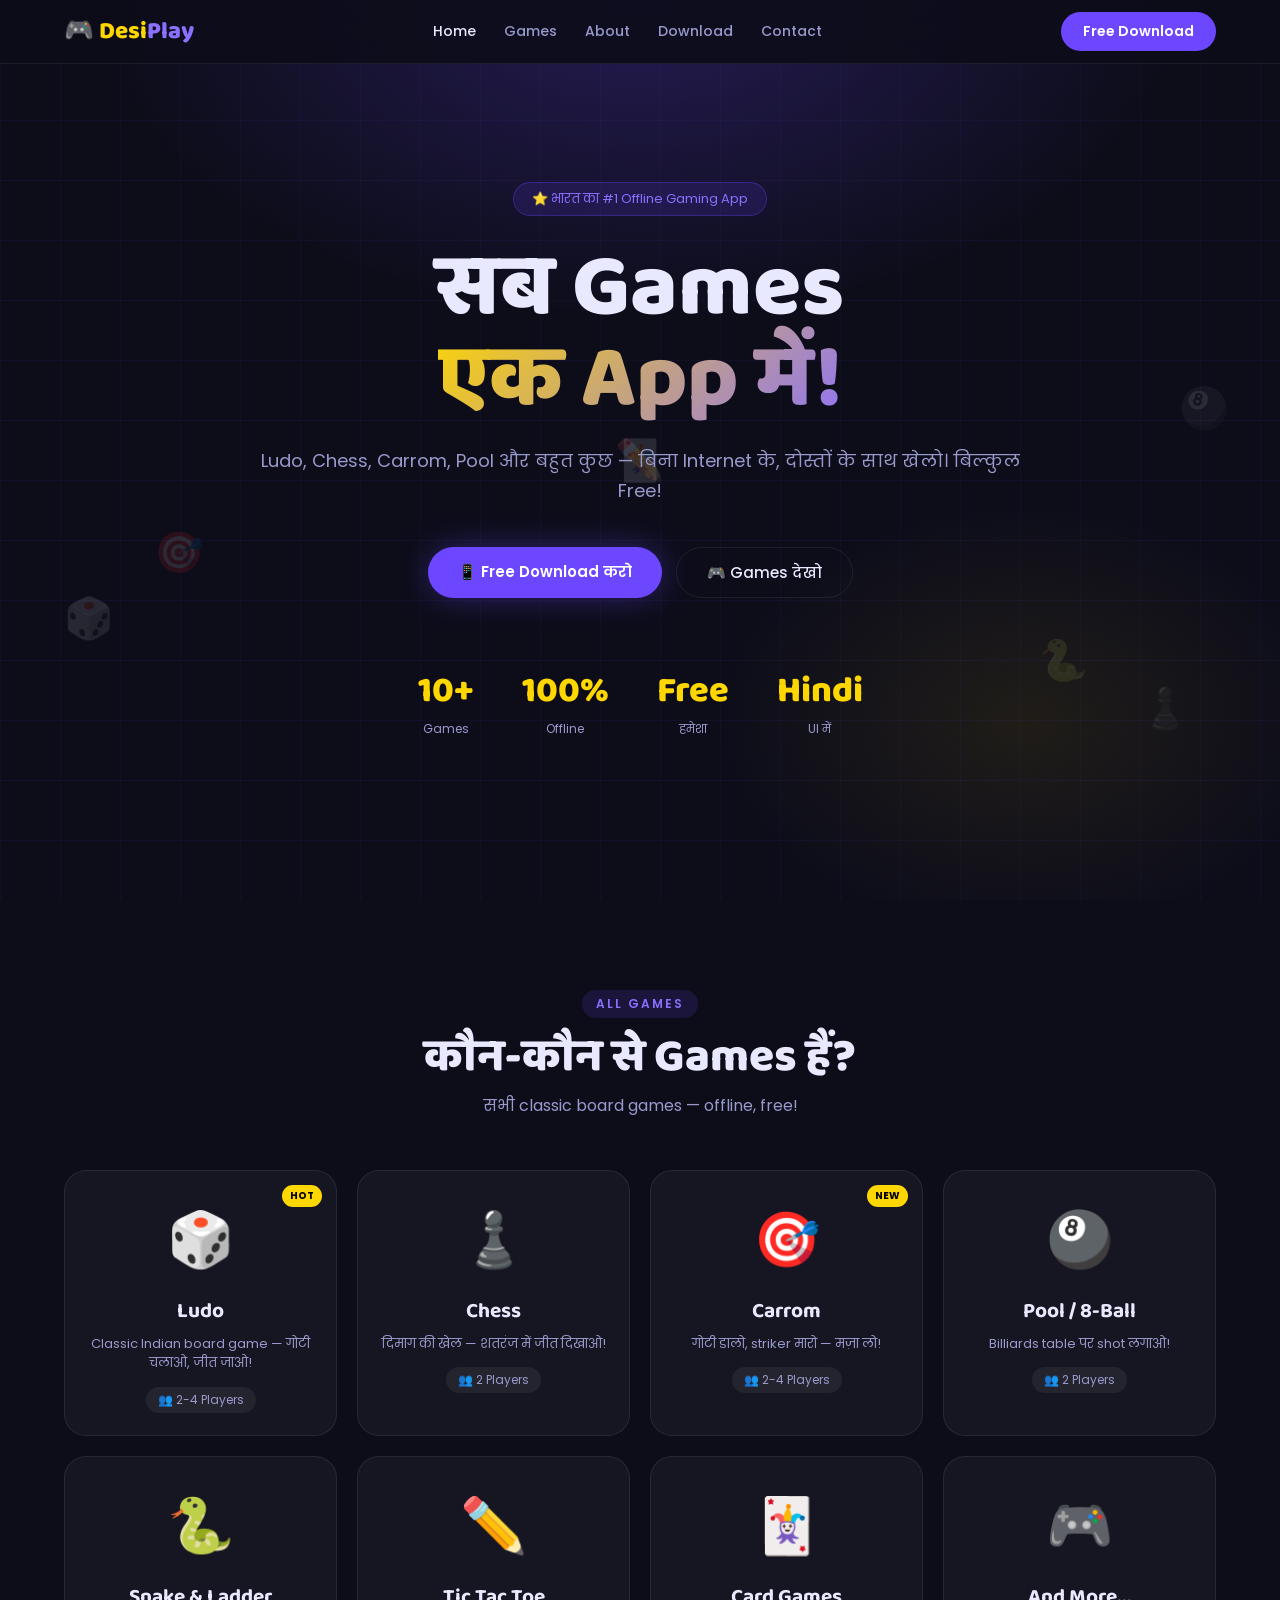
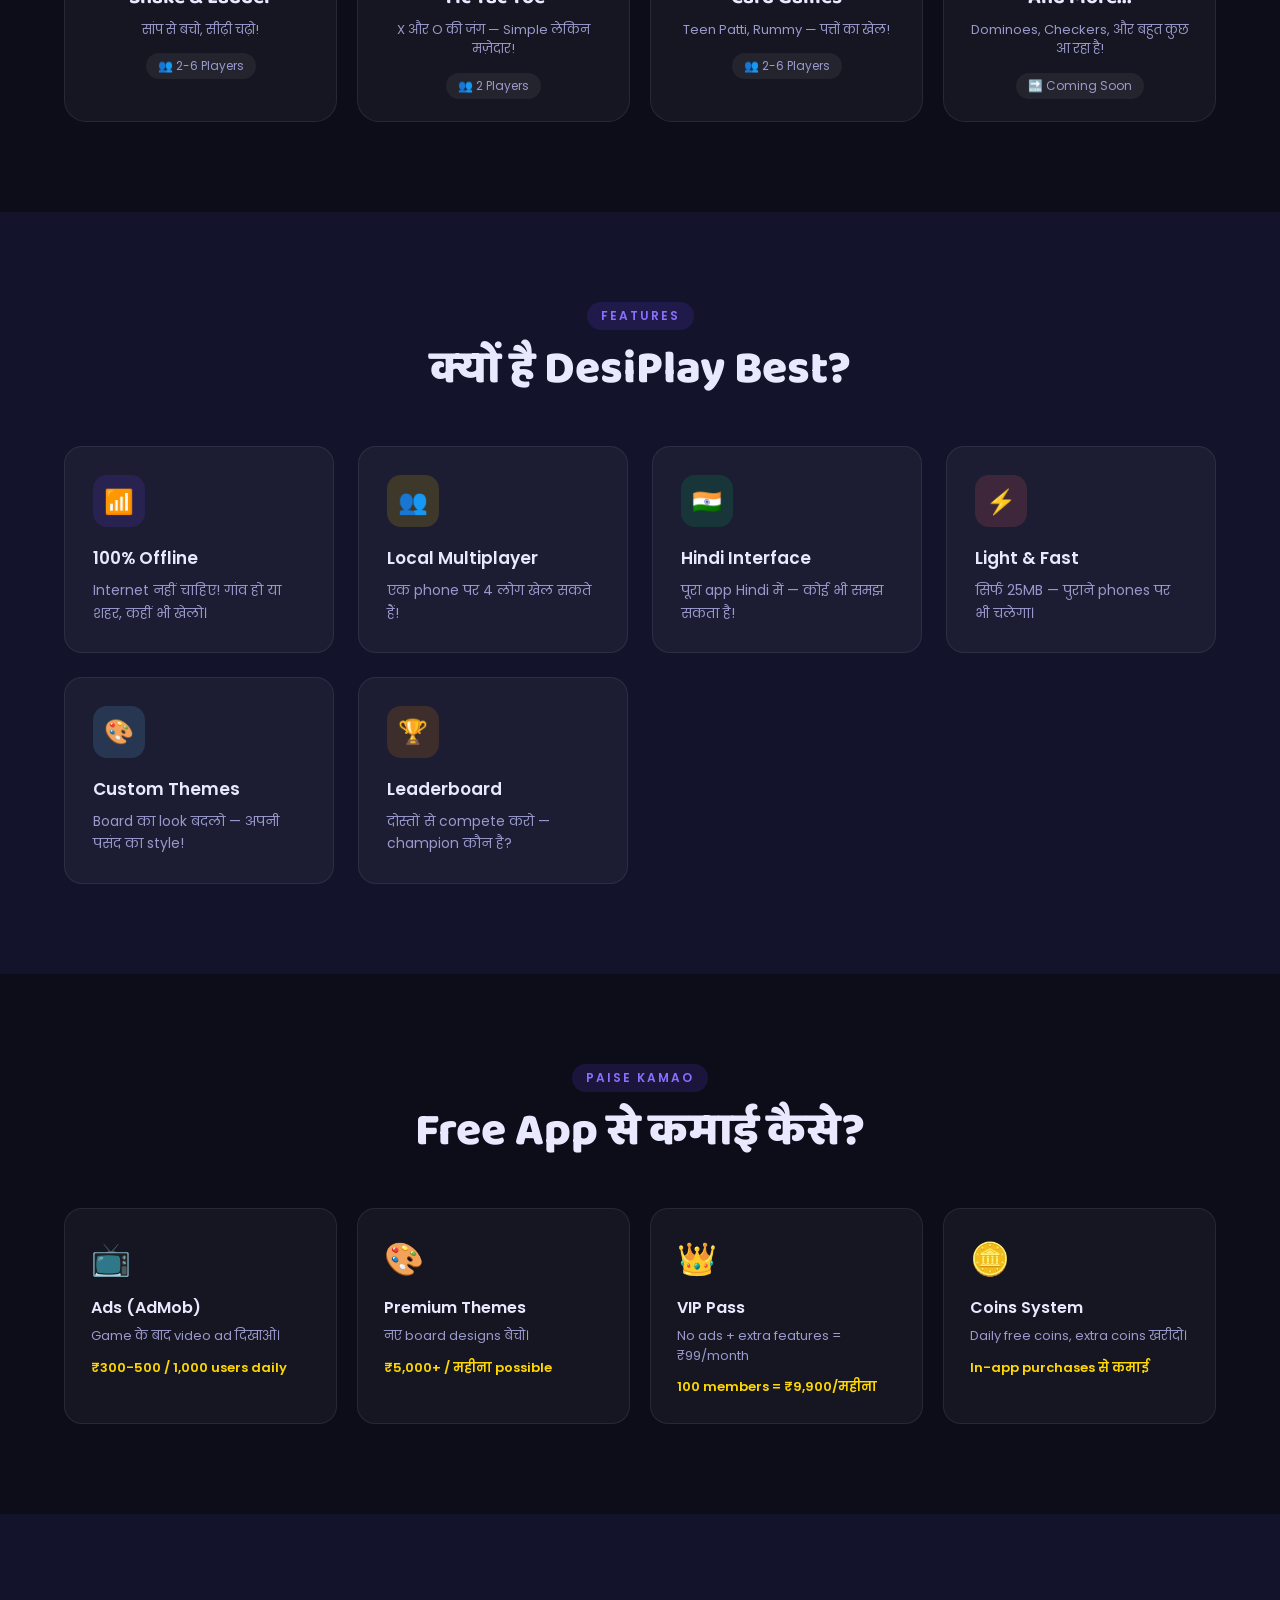
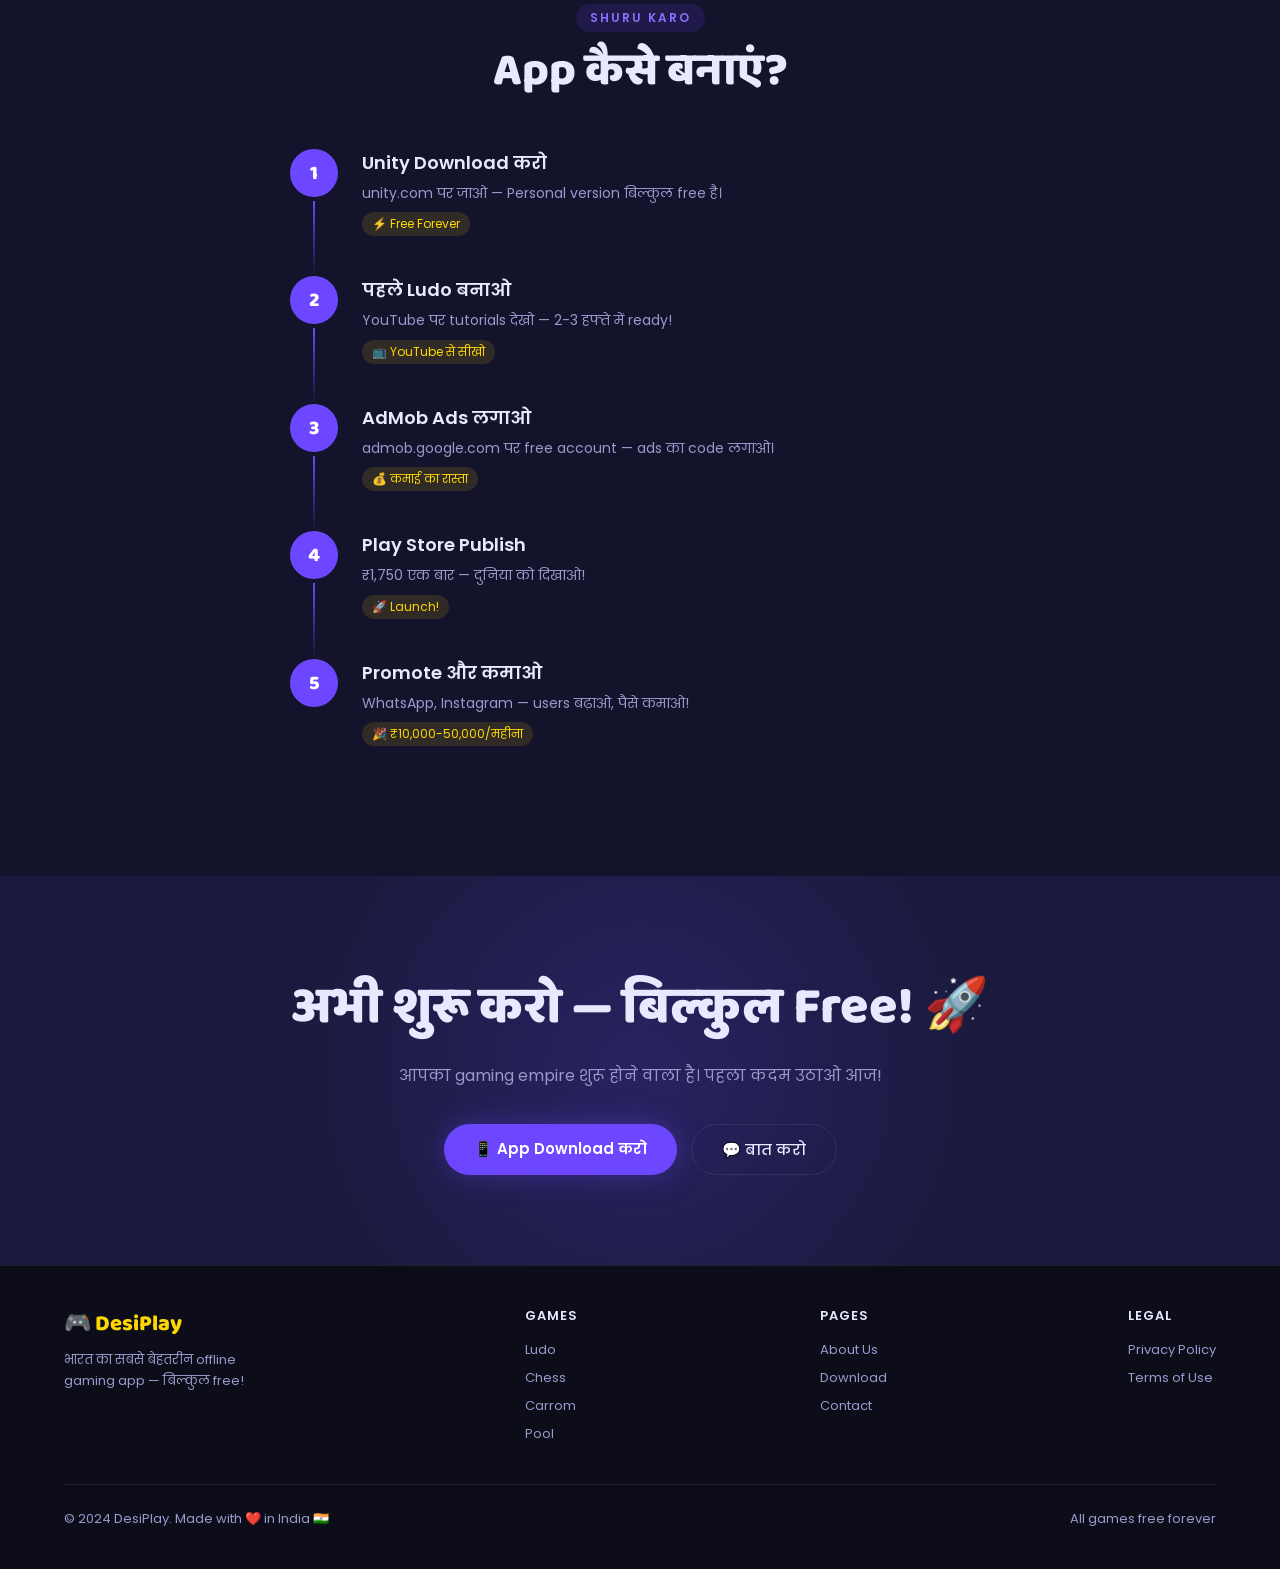
==== index.html @ 0d6ef555 "Add files via upload" ====
<!DOCTYPE html>
<html lang="hi">
<head>
<meta charset="UTF-8">
<meta name="viewport" content="width=device-width,initial-scale=1.0">
<title>DesiPlay — भारत का Gaming Hub</title>
<link rel="stylesheet" href="style.css">
<style>
.hero { min-height:100vh; display:flex; align-items:center; justify-content:center; text-align:center; padding:80px 5% 60px; position:relative; overflow:hidden; }
.hero-bg { position:absolute; inset:0; background:radial-gradient(ellipse 60% 50% at 50% 0%,rgba(108,71,255,0.25) 0%,transparent 70%),radial-gradient(ellipse 40% 40% at 80% 80%,rgba(255,215,0,0.08) 0%,transparent 60%); }
.grid-bg { position:absolute; inset:0; background-image:linear-gradient(rgba(108,71,255,0.06) 1px,transparent 1px),linear-gradient(90deg,rgba(108,71,255,0.06) 1px,transparent 1px); background-size:60px 60px; }
.hero-content { position:relative; z-index:2; max-width:800px; }
.hero-badge { display:inline-flex; align-items:center; gap:8px; background:rgba(108,71,255,0.15); border:1px solid rgba(108,71,255,0.3); border-radius:100px; padding:6px 18px; margin-bottom:28px; font-size:13px; color:var(--purple2); animation:fadeUp 0.6s ease both; }
.hero-title { font-family:'Baloo 2',cursive; font-size:clamp(44px,9vw,88px); font-weight:800; line-height:1.03; margin-bottom:20px; animation:fadeUp 0.7s ease 0.1s both; }
.hero-title .hl { background:linear-gradient(135deg,var(--gold),var(--purple2)); -webkit-background-clip:text; -webkit-text-fill-color:transparent; }
.hero-sub { font-size:clamp(15px,2.5vw,18px); color:var(--text2); line-height:1.7; margin-bottom:40px; animation:fadeUp 0.7s ease 0.2s both; }
.hero-btns { display:flex; gap:14px; justify-content:center; flex-wrap:wrap; animation:fadeUp 0.7s ease 0.3s both; }
.hero-stats { display:flex; gap:48px; justify-content:center; flex-wrap:wrap; margin-top:64px; animation:fadeUp 0.7s ease 0.4s both; }
.stat-num { font-family:'Baloo 2',cursive; font-size:36px; font-weight:800; color:var(--gold); }
.stat-label { font-size:12px; color:var(--text2); }

.fi { position:absolute; font-size:40px; opacity:0.12; animation:float 7s ease-in-out infinite; pointer-events:none; z-index:1; }
.fi:nth-child(1){top:15%;left:6%;animation-delay:0s}
.fi:nth-child(2){top:20%;right:8%;animation-delay:1.2s}
.fi:nth-child(3){bottom:28%;left:5%;animation-delay:2.1s}
.fi:nth-child(4){bottom:18%;right:7%;animation-delay:0.6s}
.fi:nth-child(5){top:58%;left:12%;animation-delay:3s}
.fi:nth-child(6){top:42%;right:4%;animation-delay:1.8s}
.fi:nth-child(7){top:70%;right:15%;animation-delay:2.5s}

.games-grid { display:grid; grid-template-columns:repeat(auto-fit,minmax(220px,1fr)); gap:20px; }
.game-card { background:var(--card); border:1px solid var(--border); border-radius:22px; padding:28px 20px 22px; text-align:center; cursor:pointer; transition:all 0.25s; position:relative; overflow:hidden; text-decoration:none; display:block; }
.game-card::after { content:''; position:absolute; inset:0; background:linear-gradient(135deg,var(--gc,rgba(108,71,255,0.12)),transparent); opacity:0; transition:opacity 0.3s; }
.game-card:hover { transform:translateY(-7px); border-color:rgba(255,255,255,0.18); }
.game-card:hover::after { opacity:1; }
.game-emoji { font-size:54px; margin-bottom:14px; display:block; }
.game-name { font-family:'Baloo 2',cursive; font-size:21px; font-weight:700; margin-bottom:6px; color:var(--text); }
.game-desc { font-size:13px; color:var(--text2); line-height:1.5; }
.game-players { margin-top:14px; display:inline-flex; align-items:center; gap:5px; background:rgba(255,255,255,0.06); border-radius:100px; padding:4px 12px; font-size:12px; color:var(--text2); }
.g-badge { position:absolute; top:14px; right:14px; background:var(--gold); color:#000; font-size:10px; font-weight:700; padding:3px 8px; border-radius:100px; }

.features-grid { display:grid; grid-template-columns:repeat(auto-fit,minmax(240px,1fr)); gap:24px; }
.feature-card { background:var(--card); border:1px solid var(--border); border-radius:18px; padding:28px; transition:all 0.25s; }
.feature-card:hover { border-color:rgba(108,71,255,0.35); transform:translateY(-3px); }
.feat-icon { width:52px; height:52px; border-radius:14px; display:flex; align-items:center; justify-content:center; font-size:24px; margin-bottom:18px; }
.feat-title { font-size:17px; font-weight:600; margin-bottom:8px; }
.feat-desc { font-size:14px; color:var(--text2); line-height:1.6; }

.money-grid { display:grid; grid-template-columns:repeat(auto-fit,minmax(200px,1fr)); gap:20px; }
.money-card { background:var(--card); border:1px solid var(--border); border-radius:18px; padding:26px; transition:all 0.25s; }
.money-card:hover { border-color:rgba(255,215,0,0.35); transform:translateY(-3px); }
.money-icon { font-size:32px; margin-bottom:12px; }
.money-title { font-size:16px; font-weight:600; margin-bottom:6px; }
.money-desc { font-size:13px; color:var(--text2); line-height:1.5; }
.money-earn { margin-top:12px; font-size:13px; font-weight:600; color:var(--gold); }

.steps { display:flex; flex-direction:column; gap:0; max-width:700px; margin:0 auto; }
.step { display:flex; gap:24px; align-items:flex-start; padding-bottom:40px; position:relative; }
.step:not(:last-child)::after { content:''; position:absolute; left:23px; top:52px; width:2px; bottom:0; background:linear-gradient(var(--purple),transparent); }
.step-num { width:48px; height:48px; border-radius:50%; flex-shrink:0; background:var(--purple); color:#fff; display:flex; align-items:center; justify-content:center; font-family:'Baloo 2',cursive; font-size:20px; font-weight:800; }
.step h3 { font-size:18px; font-weight:600; margin-bottom:6px; }
.step p { font-size:14px; color:var(--text2); line-height:1.6; }
.step-tag { display:inline-block; margin-top:8px; background:rgba(255,215,0,0.12); color:var(--gold); font-size:12px; padding:3px 10px; border-radius:100px; }

.cta-wrap { background:var(--dark3); padding:90px 5%; text-align:center; position:relative; overflow:hidden; }
.cta-glow { position:absolute; width:700px; height:700px; background:radial-gradient(circle,rgba(108,71,255,0.18),transparent 70%); top:50%; left:50%; transform:translate(-50%,-50%); }
.cta-wrap h2 { font-family:'Baloo 2',cursive; font-size:clamp(28px,5vw,52px); font-weight:800; margin-bottom:14px; position:relative; }
.cta-wrap p { color:var(--text2); font-size:16px; margin-bottom:36px; position:relative; }
.cta-btns { display:flex; gap:14px; justify-content:center; flex-wrap:wrap; position:relative; }

@keyframes fadeUp { from{opacity:0;transform:translateY(22px)} to{opacity:1;transform:translateY(0)} }
@keyframes float { 0%,100%{transform:translateY(0) rotate(0deg)} 50%{transform:translateY(-18px) rotate(5deg)} }
</style>
</head>
<body>
<nav>
  <a href="index.html" class="nav-logo">🎮 Desi<span>Play</span></a>
  <div class="nav-links">
    <a href="index.html" class="active">Home</a>
    <a href="games.html">Games</a>
    <a href="about.html">About</a>
    <a href="download.html">Download</a>
    <a href="contact.html">Contact</a>
  </div>
  <a href="download.html" class="nav-cta">Free Download</a>
</nav>

<section class="hero">
  <div class="hero-bg"></div>
  <div class="grid-bg"></div>
  <div class="fi">🎲</div><div class="fi">♟️</div><div class="fi">🎯</div>
  <div class="fi">🎱</div><div class="fi">🐍</div><div class="fi">🃏</div><div class="fi">✏️</div>
  <div class="hero-content">
    <div class="hero-badge">⭐ भारत का #1 Offline Gaming App</div>
    <h1 class="hero-title">सब Games<br><span class="hl">एक App में!</span></h1>
    <p class="hero-sub">Ludo, Chess, Carrom, Pool और बहुत कुछ — बिना Internet के, दोस्तों के साथ खेलो। बिल्कुल Free!</p>
    <div class="hero-btns">
      <a href="download.html" class="btn-primary">📱 Free Download करो</a>
      <a href="games.html" class="btn-secondary">🎮 Games देखो</a>
    </div>
    <div class="hero-stats">
      <div class="stat"><div class="stat-num">10+</div><div class="stat-label">Games</div></div>
      <div class="stat"><div class="stat-num">100%</div><div class="stat-label">Offline</div></div>
      <div class="stat"><div class="stat-num">Free</div><div class="stat-label">हमेशा</div></div>
      <div class="stat"><div class="stat-num">Hindi</div><div class="stat-label">UI में</div></div>
    </div>
  </div>
</section>

<section class="section">
  <div class="section-header reveal">
    <div class="section-tag">All Games</div>
    <h2 class="section-title">कौन-कौन से Games हैं?</h2>
    <p class="section-sub">सभी classic board games — offline, free!</p>
  </div>
  <div class="games-grid">
    <a href="games/ludo.html" class="game-card reveal" style="--gc:rgba(255,165,0,0.15)">
      <div class="g-badge">HOT</div>
      <span class="game-emoji">🎲</span>
      <div class="game-name">Ludo</div>
      <div class="game-desc">Classic Indian board game — गोटी चलाओ, जीत जाओ!</div>
      <div class="game-players">👥 2-4 Players</div>
    </a>
    <a href="games/chess.html" class="game-card reveal" style="--gc:rgba(100,100,255,0.15)">
      <span class="game-emoji">♟️</span>
      <div class="game-name">Chess</div>
      <div class="game-desc">दिमाग की खेल — शतरंज में जीत दिखाओ!</div>
      <div class="game-players">👥 2 Players</div>
    </a>
    <a href="games/carrom.html" class="game-card reveal" style="--gc:rgba(0,200,100,0.15)">
      <div class="g-badge">NEW</div>
      <span class="game-emoji">🎯</span>
      <div class="game-name">Carrom</div>
      <div class="game-desc">गोटी डालो, striker मारो — मज़ा लो!</div>
      <div class="game-players">👥 2-4 Players</div>
    </a>
    <a href="games/pool.html" class="game-card reveal" style="--gc:rgba(255,50,100,0.15)">
      <span class="game-emoji">🎱</span>
      <div class="game-name">Pool / 8-Ball</div>
      <div class="game-desc">Billiards table पर shot लगाओ!</div>
      <div class="game-players">👥 2 Players</div>
    </a>
    <a href="games/snake.html" class="game-card reveal" style="--gc:rgba(150,50,255,0.15)">
      <span class="game-emoji">🐍</span>
      <div class="game-name">Snake & Ladder</div>
      <div class="game-desc">सांप से बचो, सीढ़ी चढ़ो!</div>
      <div class="game-players">👥 2-6 Players</div>
    </a>
    <a href="games/tictactoe.html" class="game-card reveal" style="--gc:rgba(255,200,0,0.15)">
      <span class="game-emoji">✏️</span>
      <div class="game-name">Tic Tac Toe</div>
      <div class="game-desc">X और O की जंग — Simple लेकिन मज़ेदार!</div>
      <div class="game-players">👥 2 Players</div>
    </a>
    <a href="games/cards.html" class="game-card reveal" style="--gc:rgba(255,100,50,0.15)">
      <span class="game-emoji">🃏</span>
      <div class="game-name">Card Games</div>
      <div class="game-desc">Teen Patti, Rummy — पत्तों का खेल!</div>
      <div class="game-players">👥 2-6 Players</div>
    </a>
    <a href="games/more.html" class="game-card reveal" style="--gc:rgba(0,200,200,0.15)">
      <span class="game-emoji">🎮</span>
      <div class="game-name">And More...</div>
      <div class="game-desc">Dominoes, Checkers, और बहुत कुछ आ रहा है!</div>
      <div class="game-players">🔜 Coming Soon</div>
    </a>
  </div>
</section>

<section class="section section-dark">
  <div class="section-header reveal">
    <div class="section-tag">Features</div>
    <h2 class="section-title">क्यों है DesiPlay Best?</h2>
  </div>
  <div class="features-grid">
    <div class="feature-card reveal"><div class="feat-icon" style="background:rgba(108,71,255,0.15)">📶</div><div class="feat-title">100% Offline</div><div class="feat-desc">Internet नहीं चाहिए! गांव हो या शहर, कहीं भी खेलो।</div></div>
    <div class="feature-card reveal"><div class="feat-icon" style="background:rgba(255,215,0,0.15)">👥</div><div class="feat-title">Local Multiplayer</div><div class="feat-desc">एक phone पर 4 लोग खेल सकते हैं!</div></div>
    <div class="feature-card reveal"><div class="feat-icon" style="background:rgba(0,200,100,0.15)">🇮🇳</div><div class="feat-title">Hindi Interface</div><div class="feat-desc">पूरा app Hindi में — कोई भी समझ सकता है!</div></div>
    <div class="feature-card reveal"><div class="feat-icon" style="background:rgba(255,100,100,0.15)">⚡</div><div class="feat-title">Light & Fast</div><div class="feat-desc">सिर्फ 25MB — पुराने phones पर भी चलेगा।</div></div>
    <div class="feature-card reveal"><div class="feat-icon" style="background:rgba(100,200,255,0.15)">🎨</div><div class="feat-title">Custom Themes</div><div class="feat-desc">Board का look बदलो — अपनी पसंद का style!</div></div>
    <div class="feature-card reveal"><div class="feat-icon" style="background:rgba(255,150,0,0.15)">🏆</div><div class="feat-title">Leaderboard</div><div class="feat-desc">दोस्तों से compete करो — champion कौन है?</div></div>
  </div>
</section>

<section class="section">
  <div class="section-header reveal">
    <div class="section-tag">Paise Kamao</div>
    <h2 class="section-title">Free App से कमाई कैसे?</h2>
  </div>
  <div class="money-grid">
    <div class="money-card reveal"><div class="money-icon">📺</div><div class="money-title">Ads (AdMob)</div><div class="money-desc">Game के बाद video ad दिखाओ।</div><div class="money-earn">₹300-500 / 1,000 users daily</div></div>
    <div class="money-card reveal"><div class="money-icon">🎨</div><div class="money-title">Premium Themes</div><div class="money-desc">नए board designs बेचो।</div><div class="money-earn">₹5,000+ / महीना possible</div></div>
    <div class="money-card reveal"><div class="money-icon">👑</div><div class="money-title">VIP Pass</div><div class="money-desc">No ads + extra features = ₹99/month</div><div class="money-earn">100 members = ₹9,900/महीना</div></div>
    <div class="money-card reveal"><div class="money-icon">🪙</div><div class="money-title">Coins System</div><div class="money-desc">Daily free coins, extra coins खरीदो।</div><div class="money-earn">In-app purchases से कमाई</div></div>
  </div>
</section>

<section class="section section-dark">
  <div class="section-header reveal">
    <div class="section-tag">Shuru Karo</div>
    <h2 class="section-title">App कैसे बनाएं?</h2>
  </div>
  <div class="steps">
    <div class="step reveal"><div class="step-num">1</div><div><h3>Unity Download करो</h3><p>unity.com पर जाओ — Personal version बिल्कुल free है।</p><span class="step-tag">⚡ Free Forever</span></div></div>
    <div class="step reveal"><div class="step-num">2</div><div><h3>पहले Ludo बनाओ</h3><p>YouTube पर tutorials देखो — 2-3 हफ्ते में ready!</p><span class="step-tag">📺 YouTube से सीखो</span></div></div>
    <div class="step reveal"><div class="step-num">3</div><div><h3>AdMob Ads लगाओ</h3><p>admob.google.com पर free account — ads का code लगाओ।</p><span class="step-tag">💰 कमाई का रास्ता</span></div></div>
    <div class="step reveal"><div class="step-num">4</div><div><h3>Play Store Publish</h3><p>₹1,750 एक बार — दुनिया को दिखाओ!</p><span class="step-tag">🚀 Launch!</span></div></div>
    <div class="step reveal"><div class="step-num">5</div><div><h3>Promote और कमाओ</h3><p>WhatsApp, Instagram — users बढ़ाओ, पैसे कमाओ!</p><span class="step-tag">🎉 ₹10,000-50,000/महीना</span></div></div>
  </div>
</section>

<div class="cta-wrap">
  <div class="cta-glow"></div>
  <h2>अभी शुरू करो — बिल्कुल Free! 🚀</h2>
  <p>आपका gaming empire शुरू होने वाला है। पहला कदम उठाओ आज!</p>
  <div class="cta-btns">
    <a href="download.html" class="btn-primary">📱 App Download करो</a>
    <a href="contact.html" class="btn-secondary">💬 बात करो</a>
  </div>
</div>

<footer>
  <div class="footer-top">
    <div class="footer-brand"><span class="footer-logo">🎮 DesiPlay</span><p>भारत का सबसे बेहतरीन offline gaming app — बिल्कुल free!</p></div>
    <div class="footer-col"><h4>Games</h4><a href="games/ludo.html">Ludo</a><a href="games/chess.html">Chess</a><a href="games/carrom.html">Carrom</a><a href="games/pool.html">Pool</a></div>
    <div class="footer-col"><h4>Pages</h4><a href="about.html">About Us</a><a href="download.html">Download</a><a href="contact.html">Contact</a></div>
    <div class="footer-col"><h4>Legal</h4><a href="#">Privacy Policy</a><a href="#">Terms of Use</a></div>
  </div>
  <div class="footer-bottom"><span class="footer-copy">© 2024 DesiPlay. Made with ❤️ in India 🇮🇳</span><span class="footer-copy">All games free forever</span></div>
</footer>

<script>
const obs = new IntersectionObserver(entries=>{entries.forEach((e,i)=>{if(e.isIntersecting)setTimeout(()=>e.target.classList.add('visible'),i*80)})},{threshold:0.1});
document.querySelectorAll('.reveal').forEach(r=>obs.observe(r));
</script>
</body>
</html>
---- style.css ----
@import url('https://fonts.googleapis.com/css2?family=Baloo+2:wght@400;500;600;700;800&family=Poppins:wght@300;400;500;600&display=swap');

:root {
  --dark: #0d0d1a;
  --dark2: #13132b;
  --dark3: #1a1a3e;
  --purple: #6c47ff;
  --purple2: #8b6fff;
  --gold: #ffd700;
  --gold2: #ffb700;
  --text: #e8e8ff;
  --text2: #9999cc;
  --card: rgba(255,255,255,0.04);
  --border: rgba(255,255,255,0.08);
}
* { margin:0; padding:0; box-sizing:border-box; }
html { scroll-behavior:smooth; }
body { font-family:'Poppins',sans-serif; background:var(--dark); color:var(--text); overflow-x:hidden; }

nav {
  position:fixed; top:0; left:0; right:0; z-index:100;
  background:rgba(13,13,26,0.9); backdrop-filter:blur(20px);
  border-bottom:1px solid var(--border);
  padding:0 5%; display:flex; align-items:center; justify-content:space-between; height:64px;
}
.nav-logo { font-family:'Baloo 2',cursive; font-size:24px; font-weight:800; color:var(--gold); text-decoration:none; }
.nav-logo span { color:var(--purple2); }
.nav-links { display:flex; gap:28px; }
.nav-links a { color:var(--text2); text-decoration:none; font-size:14px; font-weight:500; transition:color 0.2s; }
.nav-links a:hover, .nav-links a.active { color:var(--text); }
.nav-cta { background:var(--purple); color:#fff; border:none; padding:9px 22px; border-radius:100px; font-size:14px; font-weight:600; cursor:pointer; font-family:'Poppins',sans-serif; transition:all 0.2s; text-decoration:none; }
.nav-cta:hover { background:var(--purple2); transform:translateY(-1px); }

.btn-primary { background:var(--purple); color:#fff; padding:13px 30px; border-radius:100px; font-size:15px; font-weight:600; border:none; cursor:pointer; font-family:'Poppins',sans-serif; transition:all 0.25s; box-shadow:0 0 30px rgba(108,71,255,0.35); text-decoration:none; display:inline-block; }
.btn-primary:hover { transform:translateY(-2px); box-shadow:0 0 50px rgba(108,71,255,0.55); }
.btn-secondary { background:transparent; color:var(--text); padding:13px 30px; border-radius:100px; font-size:15px; font-weight:500; border:1px solid var(--border); cursor:pointer; font-family:'Poppins',sans-serif; transition:all 0.25s; text-decoration:none; display:inline-block; }
.btn-secondary:hover { border-color:rgba(255,255,255,0.25); background:var(--card); }

.section { padding:90px 5%; }
.section-dark { background:var(--dark2); }
.section-header { text-align:center; margin-bottom:52px; }
.section-tag { display:inline-block; background:rgba(108,71,255,0.15); color:var(--purple2); font-size:12px; font-weight:600; letter-spacing:2px; text-transform:uppercase; padding:5px 14px; border-radius:100px; margin-bottom:14px; }
.section-title { font-family:'Baloo 2',cursive; font-size:clamp(28px,5vw,46px); font-weight:800; line-height:1.1; }
.section-sub { color:var(--text2); font-size:16px; margin-top:10px; }

.reveal { opacity:0; transform:translateY(28px); transition:all 0.6s ease; }
.reveal.visible { opacity:1; transform:translateY(0); }

footer { background:var(--dark); border-top:1px solid var(--border); padding:40px 5%; }
.footer-top { display:flex; justify-content:space-between; align-items:flex-start; flex-wrap:wrap; gap:32px; margin-bottom:32px; }
.footer-brand .footer-logo { font-family:'Baloo 2',cursive; font-size:22px; font-weight:800; color:var(--gold); display:block; margin-bottom:8px; }
.footer-brand p { color:var(--text2); font-size:13px; max-width:220px; line-height:1.6; }
.footer-col h4 { font-size:13px; font-weight:600; color:var(--text); margin-bottom:14px; text-transform:uppercase; letter-spacing:1px; }
.footer-col a { display:block; color:var(--text2); text-decoration:none; font-size:13px; margin-bottom:8px; transition:color 0.2s; }
.footer-col a:hover { color:var(--text); }
.footer-bottom { border-top:1px solid var(--border); padding-top:24px; display:flex; justify-content:space-between; align-items:center; flex-wrap:wrap; gap:12px; }
.footer-copy { color:var(--text2); font-size:13px; }

@media(max-width:640px) { .nav-links { display:none; } .footer-top { flex-direction:column; } }
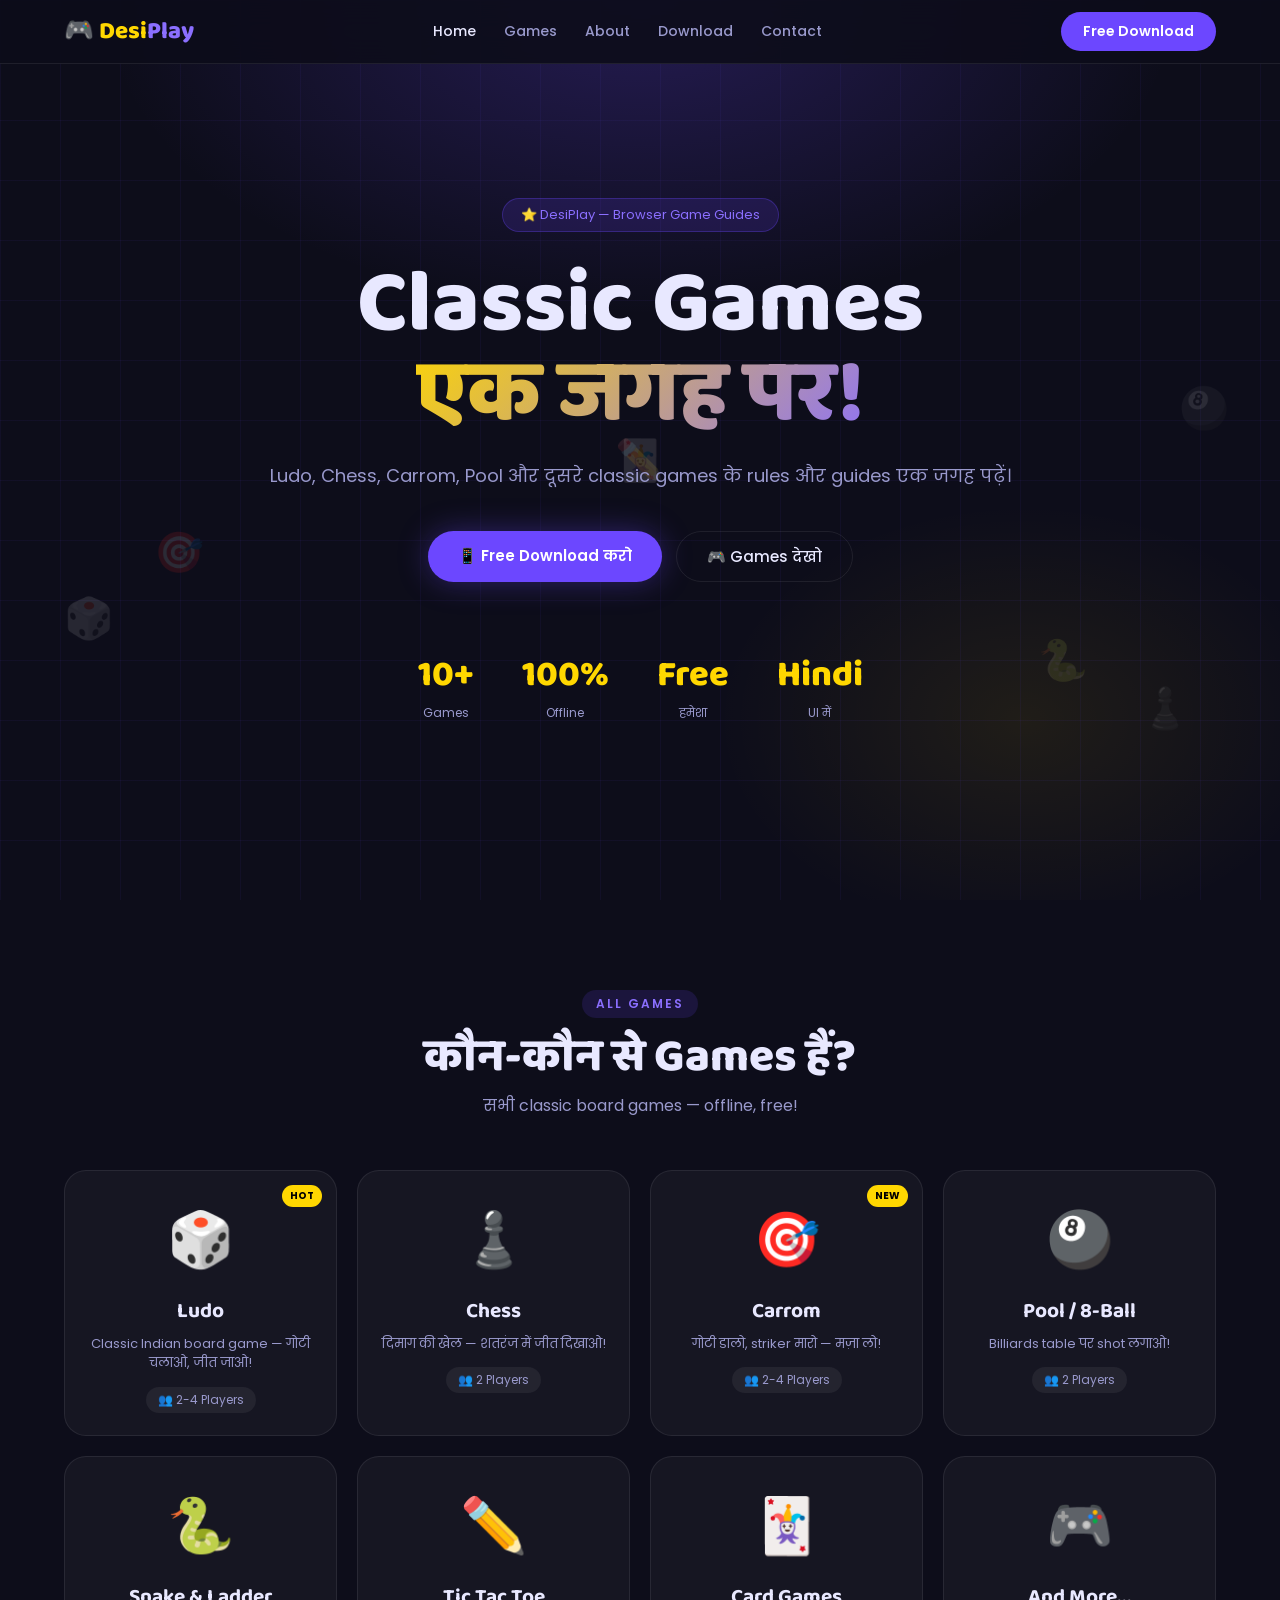
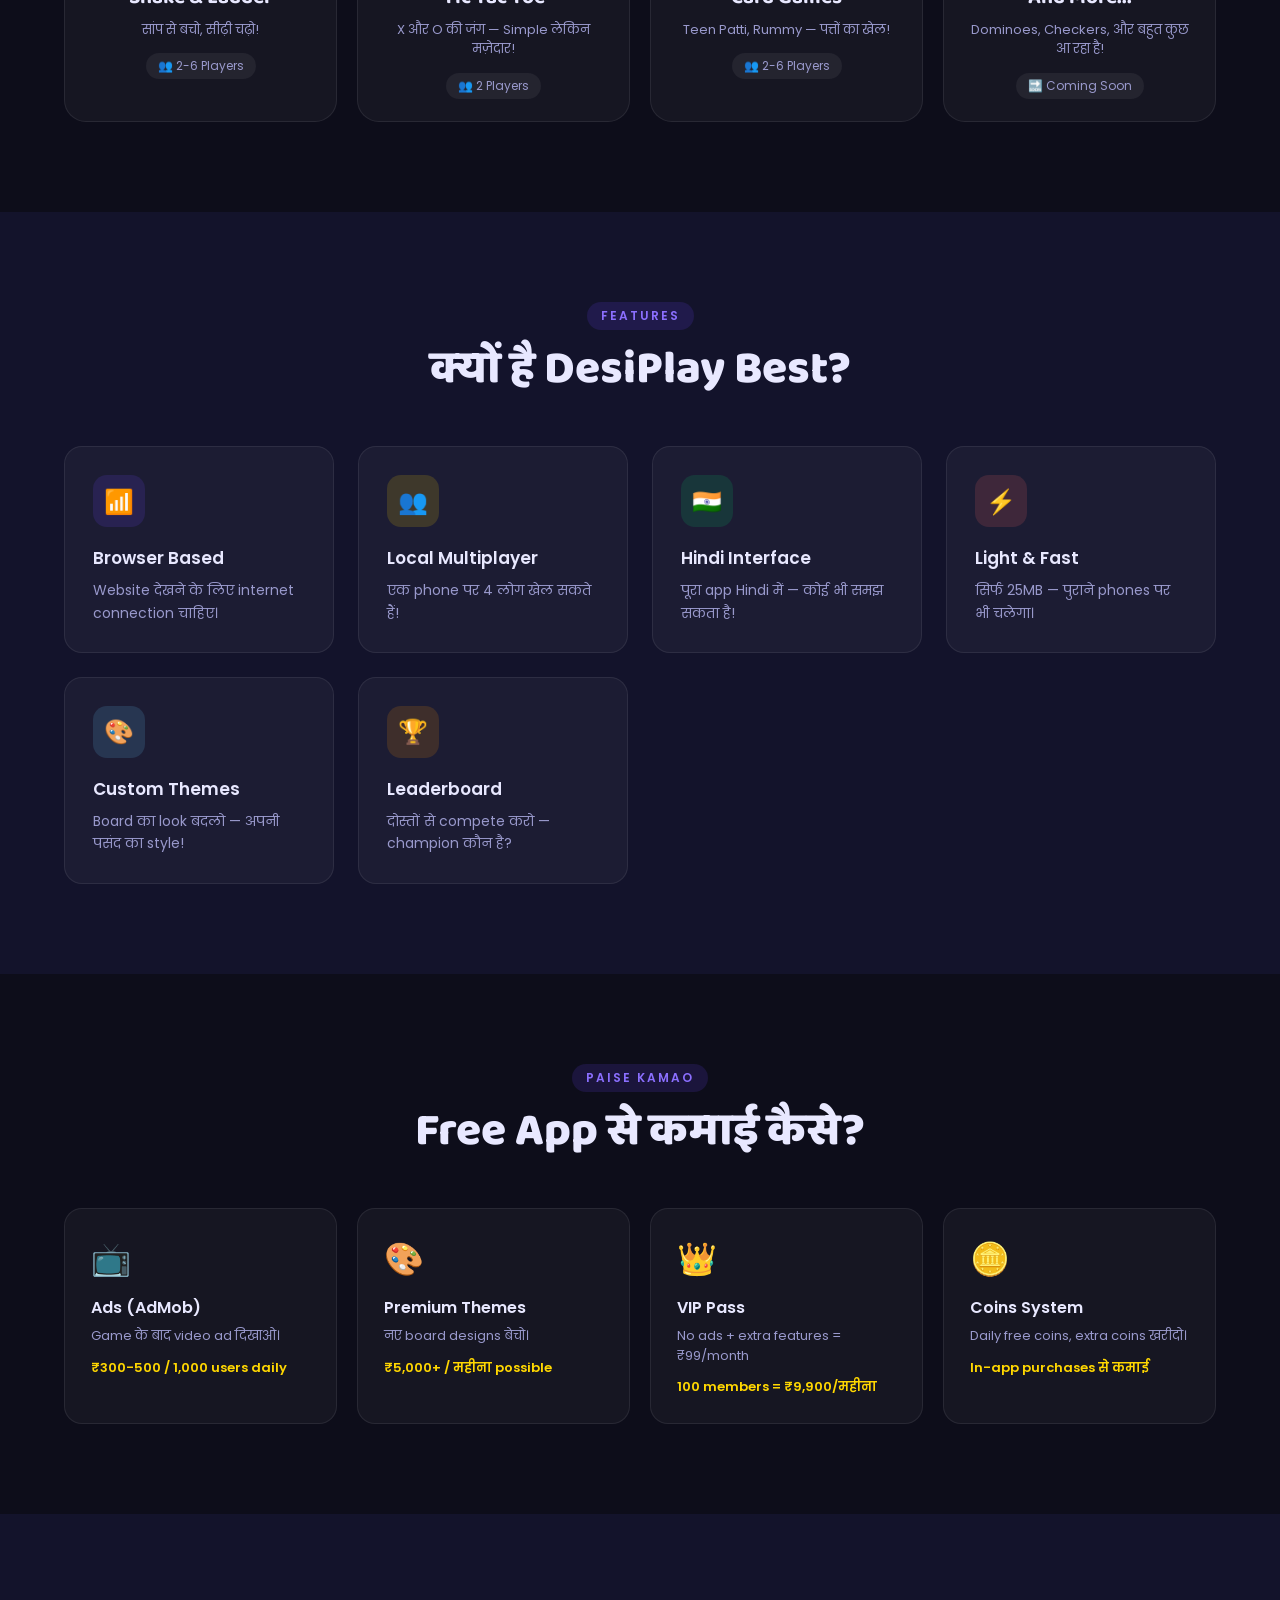
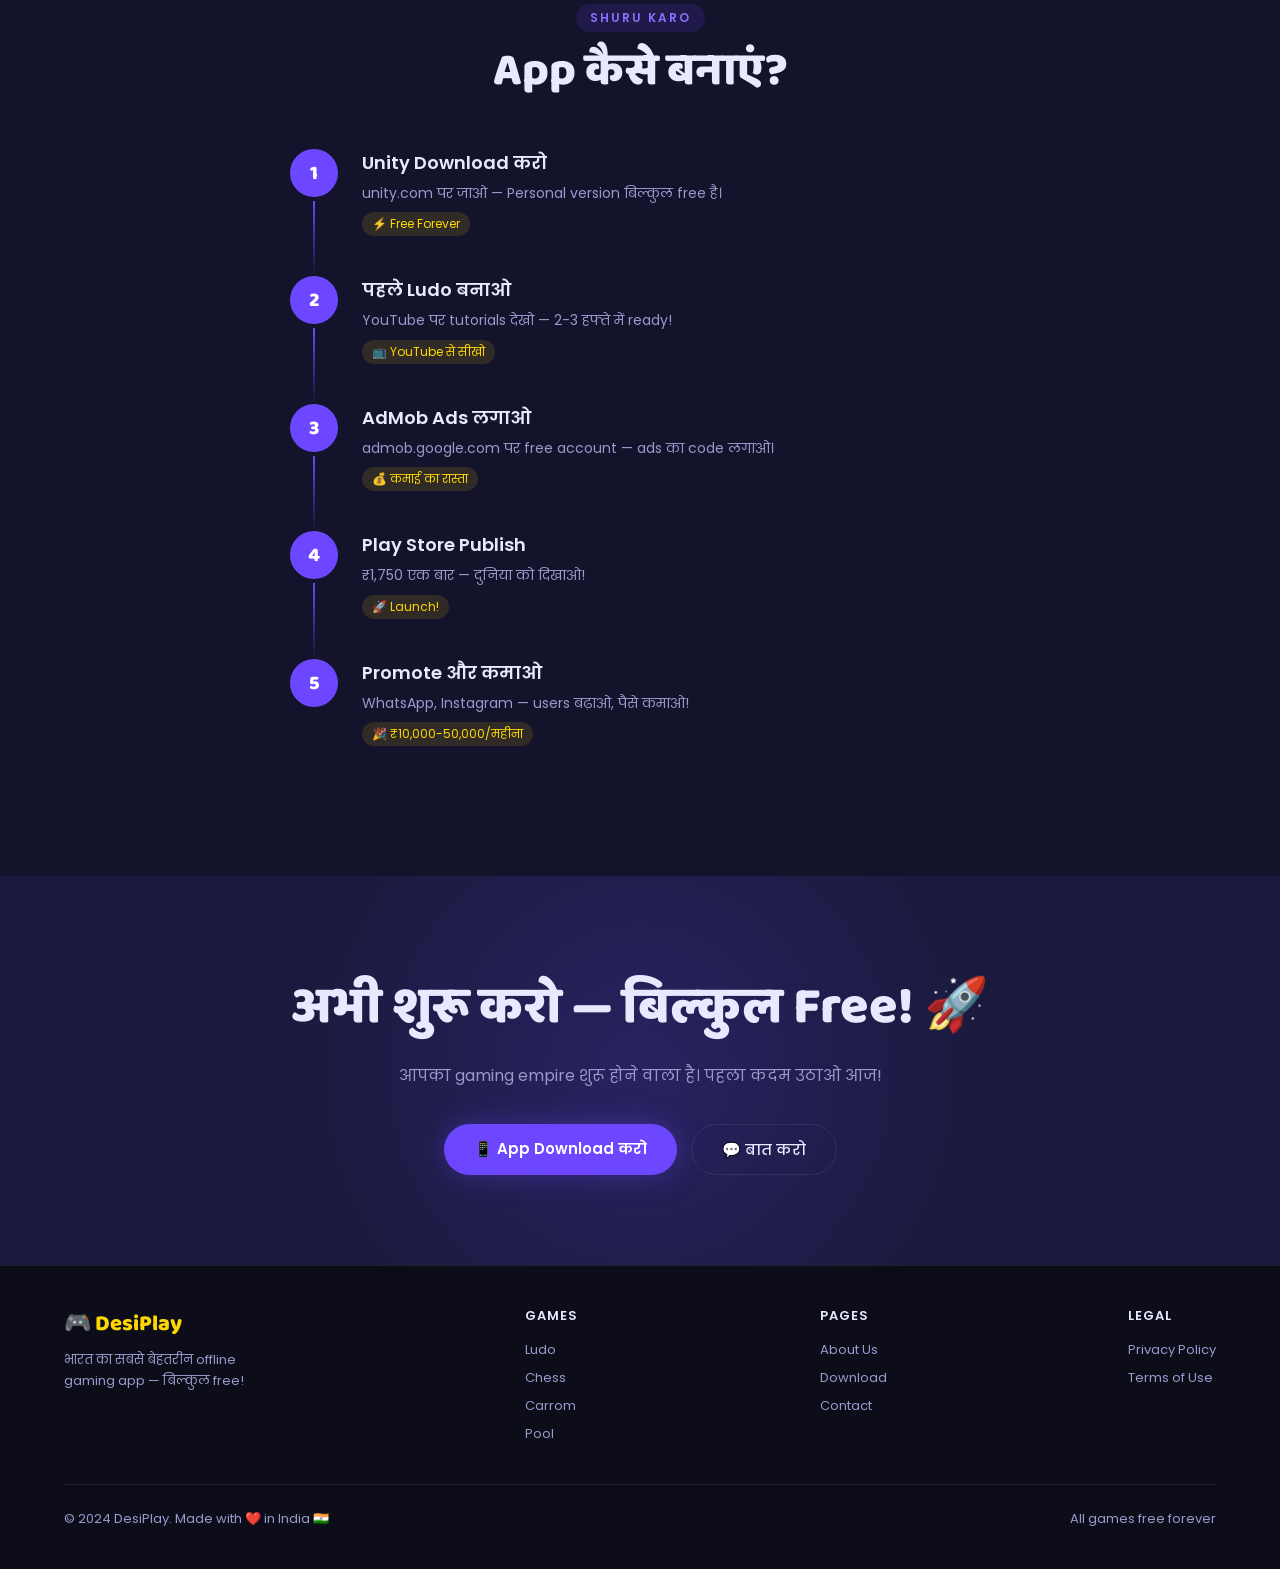
==== commit 3082a346: "Correct homepage claims to match current browser guide experience" ====
--- a/index.html
+++ b/index.html
@@ -91,9 +91,9 @@
   <div class="fi">🎲</div><div class="fi">♟️</div><div class="fi">🎯</div>
   <div class="fi">🎱</div><div class="fi">🐍</div><div class="fi">🃏</div><div class="fi">✏️</div>
   <div class="hero-content">
-    <div class="hero-badge">⭐ भारत का #1 Offline Gaming App</div>
-    <h1 class="hero-title">सब Games<br><span class="hl">एक App में!</span></h1>
-    <p class="hero-sub">Ludo, Chess, Carrom, Pool और बहुत कुछ — बिना Internet के, दोस्तों के साथ खेलो। बिल्कुल Free!</p>
+    <div class="hero-badge">⭐ DesiPlay — Browser Game Guides</div>
+    <h1 class="hero-title">Classic Games<br><span class="hl">एक जगह पर!</span></h1>
+    <p class="hero-sub">Ludo, Chess, Carrom, Pool और दूसरे classic games के rules और guides एक जगह पढ़ें।</p>
     <div class="hero-btns">
       <a href="download.html" class="btn-primary">📱 Free Download करो</a>
       <a href="games.html" class="btn-secondary">🎮 Games देखो</a>
@@ -158,7 +158,7 @@
       <div class="game-desc">Teen Patti, Rummy — पत्तों का खेल!</div>
       <div class="game-players">👥 2-6 Players</div>
     </a>
-    <a href="games/more.html" class="game-card reveal" style="--gc:rgba(0,200,200,0.15)">
+    <a href="games.html" class="game-card reveal" style="--gc:rgba(0,200,200,0.15)">
       <span class="game-emoji">🎮</span>
       <div class="game-name">And More...</div>
       <div class="game-desc">Dominoes, Checkers, और बहुत कुछ आ रहा है!</div>
@@ -173,7 +173,7 @@
     <h2 class="section-title">क्यों है DesiPlay Best?</h2>
   </div>
   <div class="features-grid">
-    <div class="feature-card reveal"><div class="feat-icon" style="background:rgba(108,71,255,0.15)">📶</div><div class="feat-title">100% Offline</div><div class="feat-desc">Internet नहीं चाहिए! गांव हो या शहर, कहीं भी खेलो।</div></div>
+    <div class="feature-card reveal"><div class="feat-icon" style="background:rgba(108,71,255,0.15)">📶</div><div class="feat-title">Browser Based</div><div class="feat-desc">Website देखने के लिए internet connection चाहिए।</div></div>
     <div class="feature-card reveal"><div class="feat-icon" style="background:rgba(255,215,0,0.15)">👥</div><div class="feat-title">Local Multiplayer</div><div class="feat-desc">एक phone पर 4 लोग खेल सकते हैं!</div></div>
     <div class="feature-card reveal"><div class="feat-icon" style="background:rgba(0,200,100,0.15)">🇮🇳</div><div class="feat-title">Hindi Interface</div><div class="feat-desc">पूरा app Hindi में — कोई भी समझ सकता है!</div></div>
     <div class="feature-card reveal"><div class="feat-icon" style="background:rgba(255,100,100,0.15)">⚡</div><div class="feat-title">Light & Fast</div><div class="feat-desc">सिर्फ 25MB — पुराने phones पर भी चलेगा।</div></div>
--- a/style.css
+++ b/style.css
@@ -56,4 +56,4 @@
 .footer-bottom { border-top:1px solid var(--border); padding-top:24px; display:flex; justify-content:space-between; align-items:center; flex-wrap:wrap; gap:12px; }
 .footer-copy { color:var(--text2); font-size:13px; }
 
-@media(max-width:640px) { .nav-links { display:none; } .footer-top { flex-direction:column; } }
+@media(max-width:640px) { nav { padding:0 3%; } .nav-links { display:flex; gap:12px; margin-left:12px; overflow-x:auto; white-space:nowrap; scrollbar-width:none; } .nav-links::-webkit-scrollbar { display:none; } .nav-links a { font-size:11px; } .nav-cta { display:none; } .footer-top { flex-direction:column; } }
